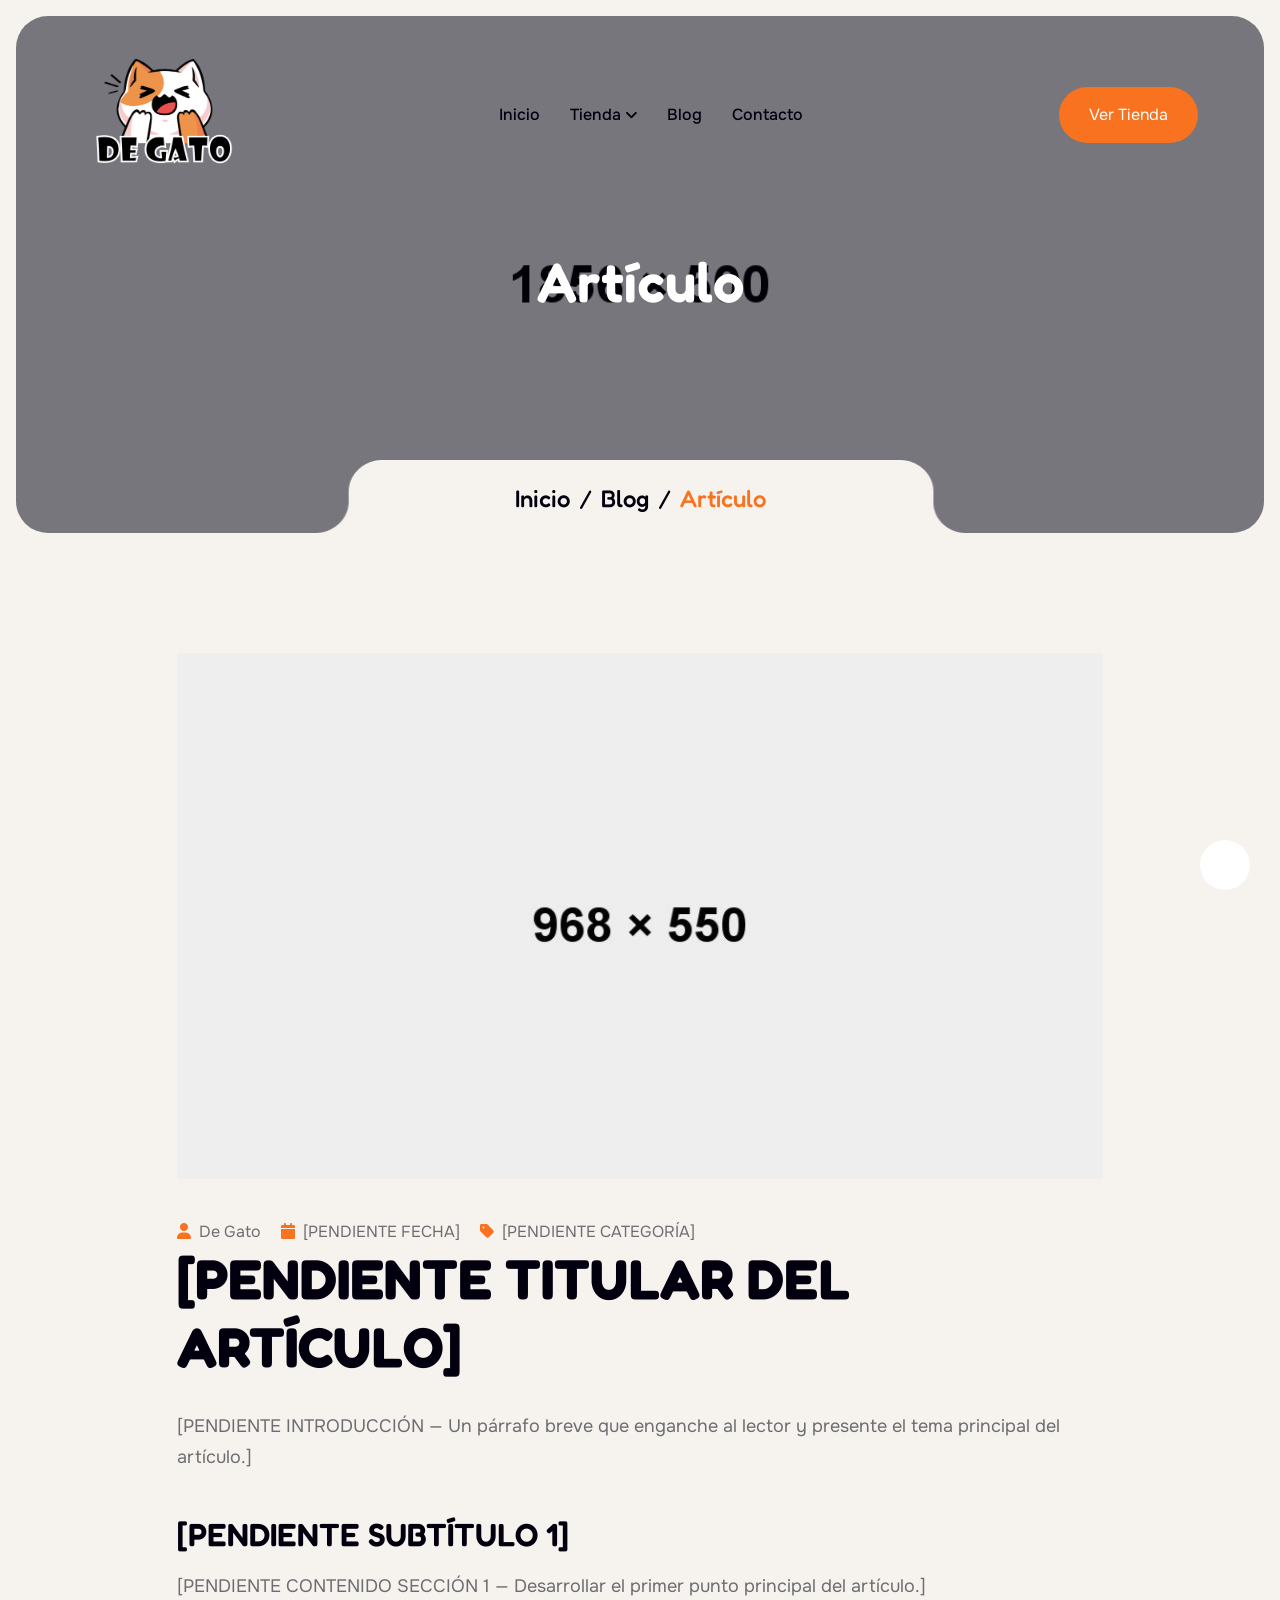
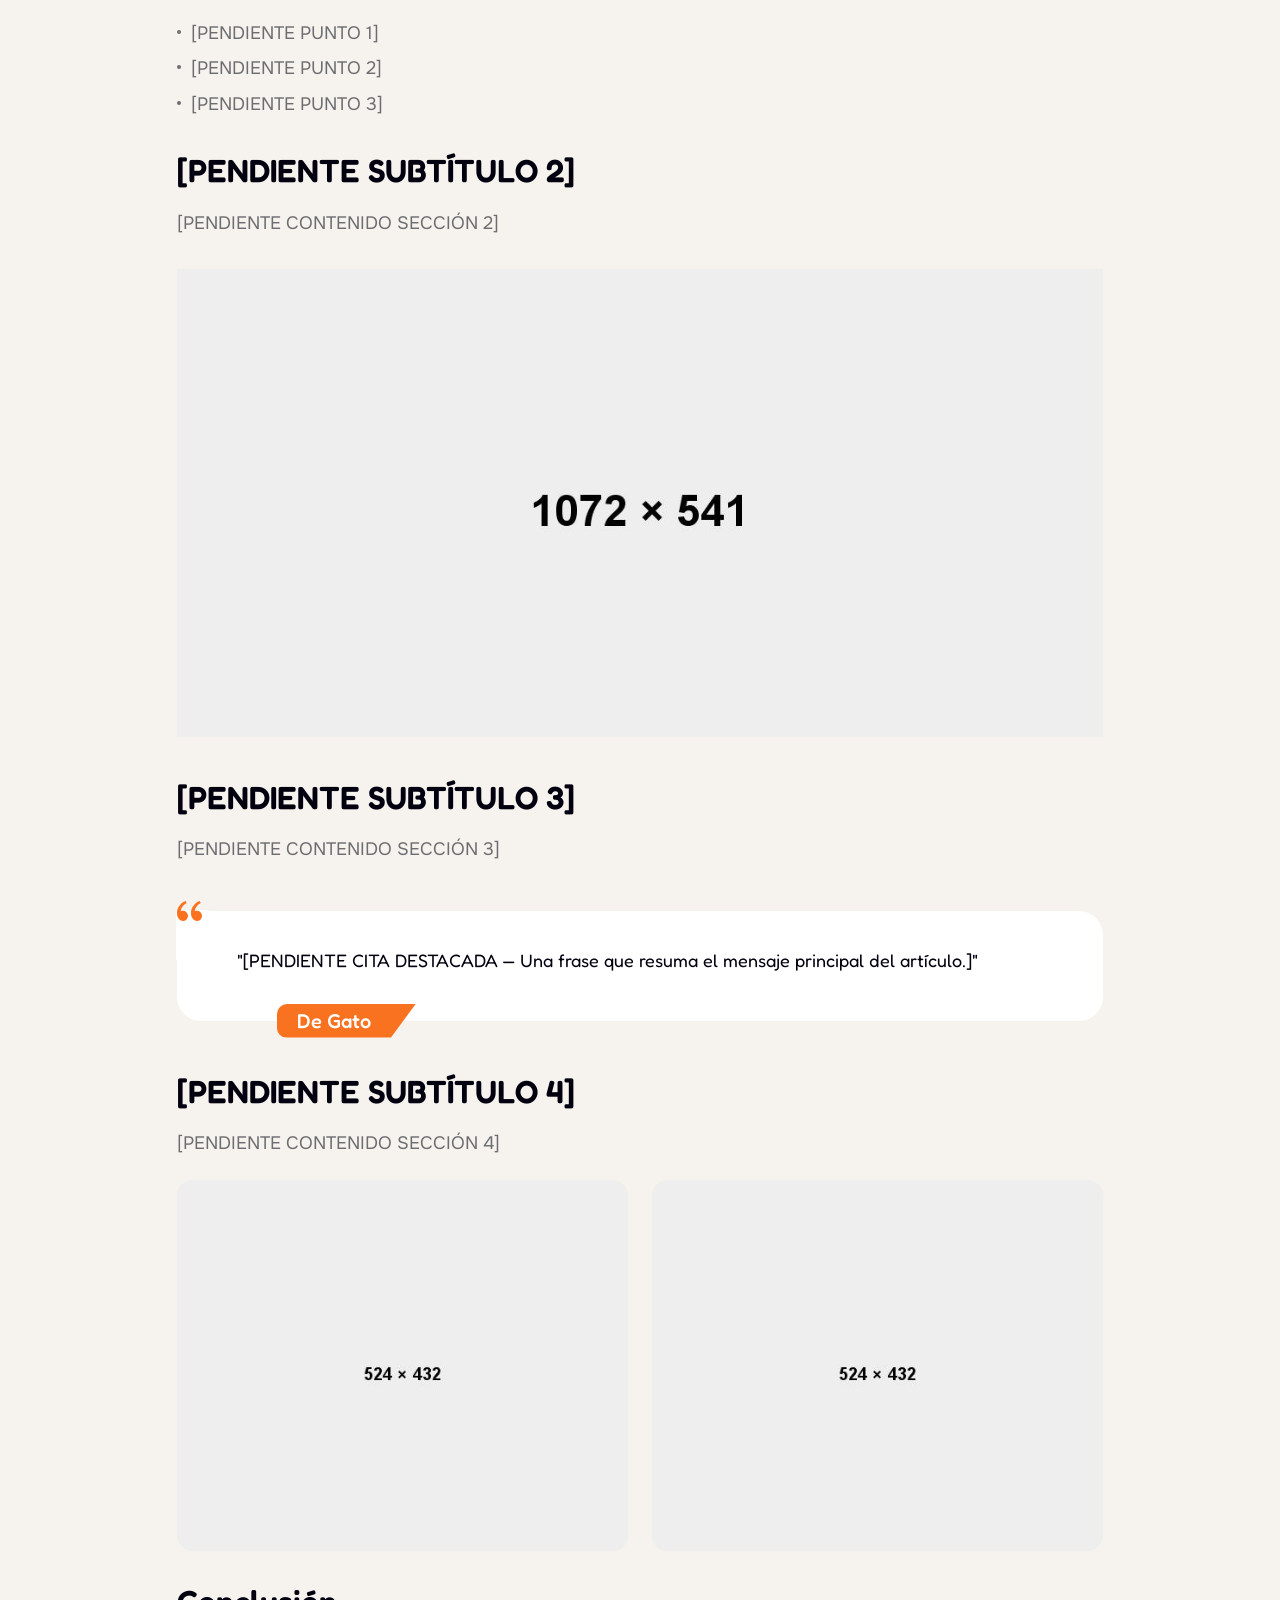
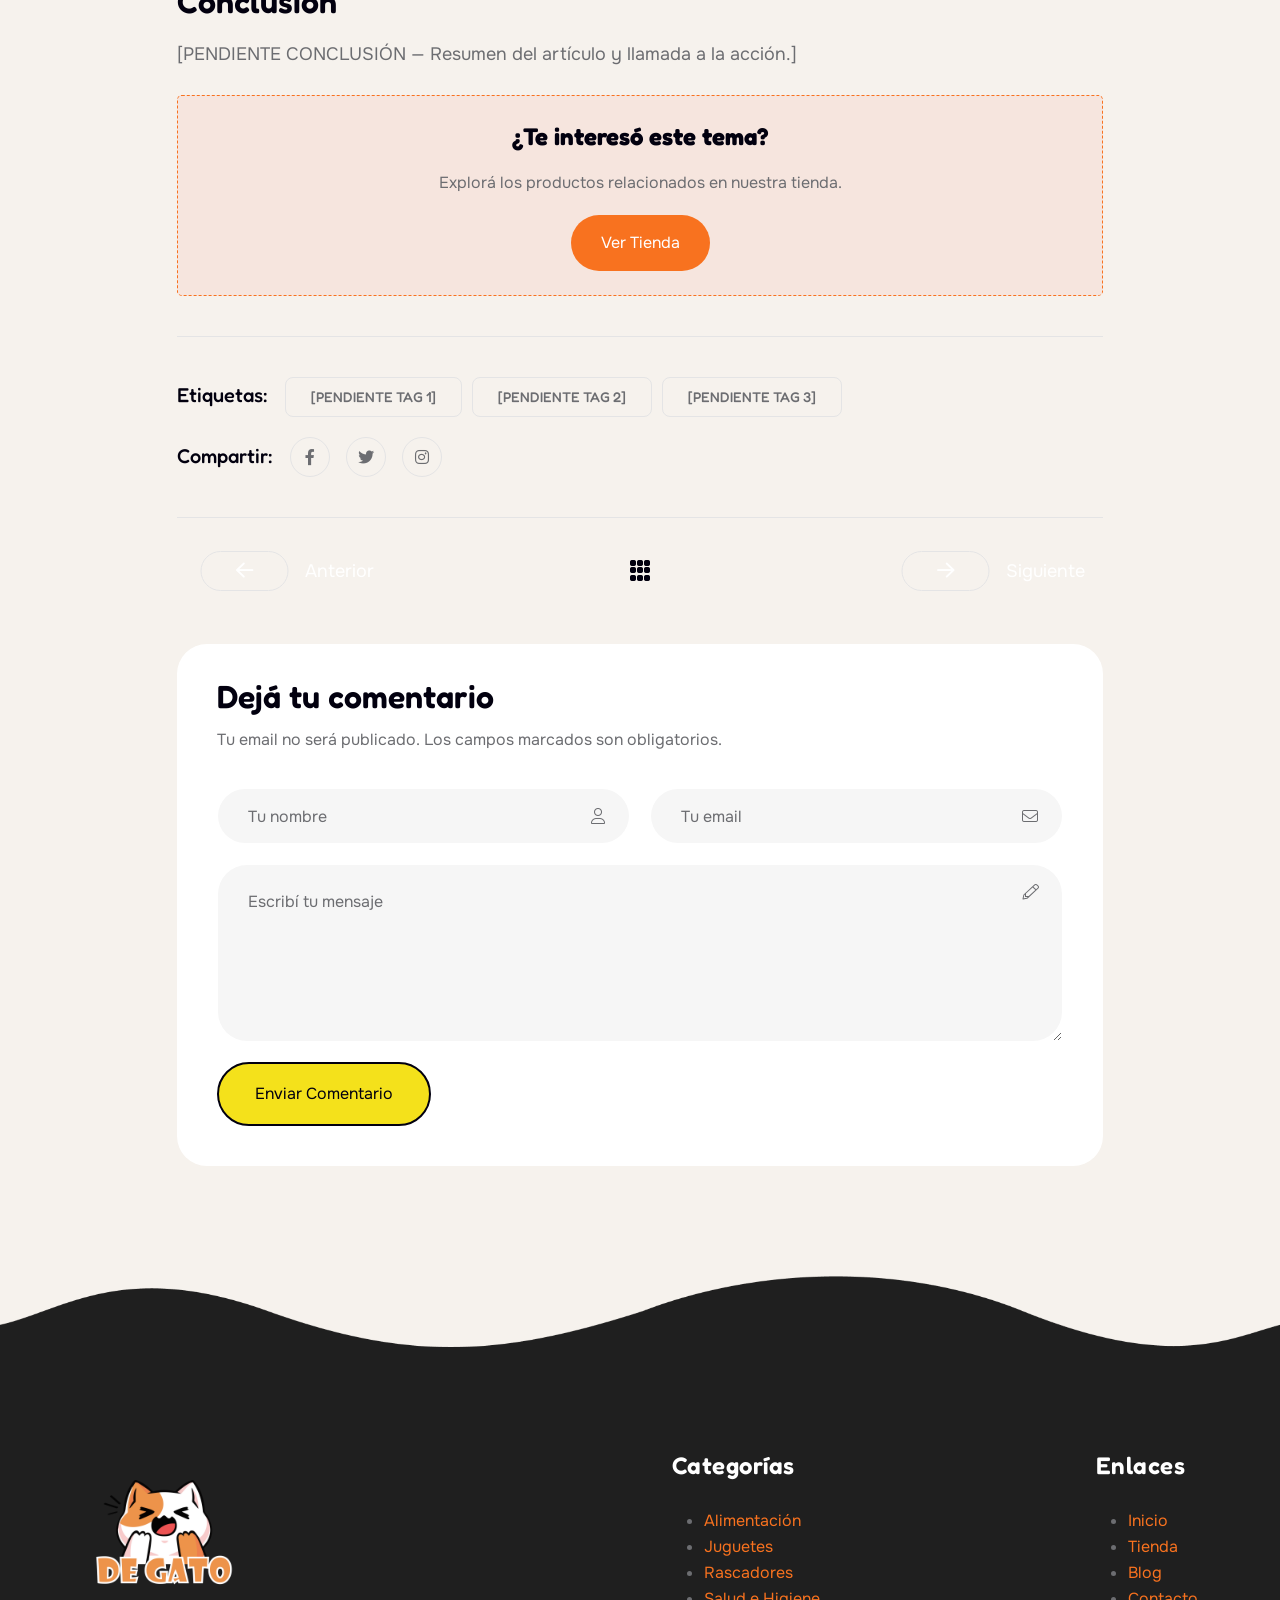
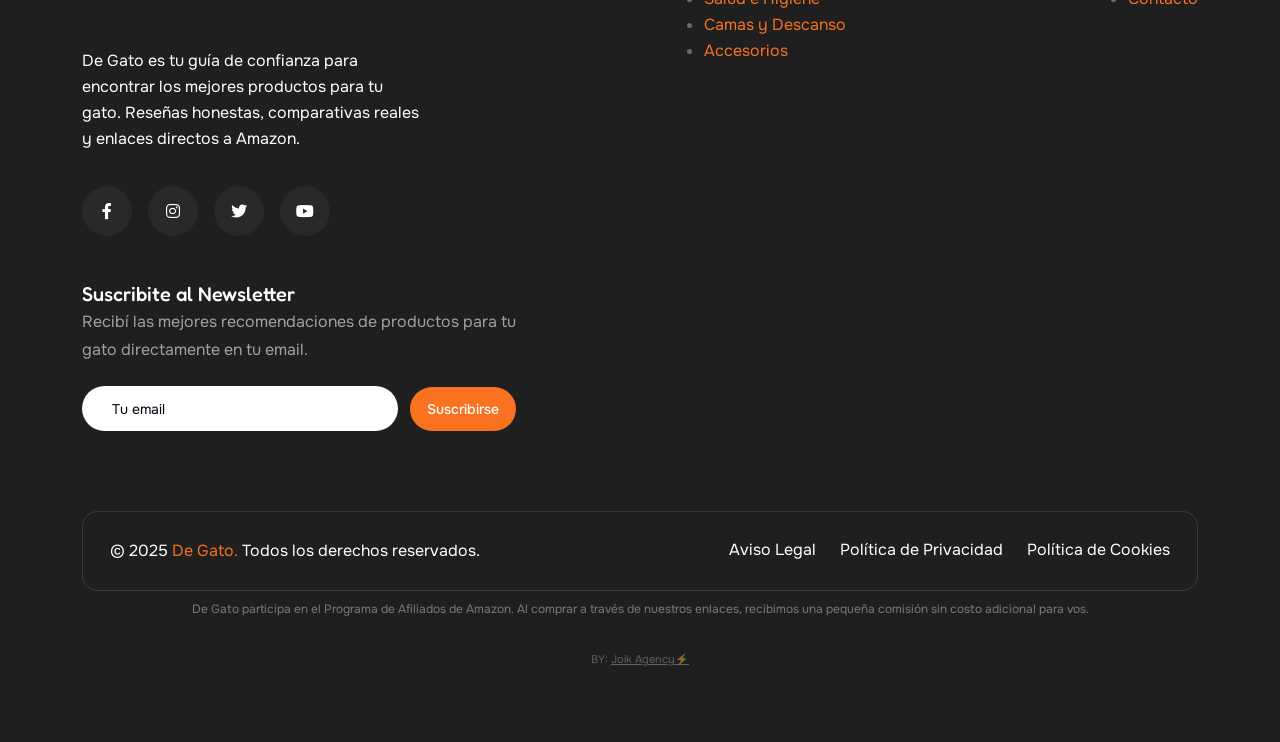
==== blog-details.html @ f293c125 "Base inicial de De Gato" ====
<!doctype html>
<html class="no-js" lang="es" dir="ltr">

<head>
    <meta charset="utf-8">
    <meta http-equiv="x-ua-compatible" content="ie=edge">
    <title>[PENDIENTE TITULAR] — De Gato | Blog</title>
    <meta name="author" content="De Gato">
    <meta name="description" content="[PENDIENTE META DESCRIPCIÓN DEL ARTÍCULO]">
    <meta name="keywords" content="gatos, productos para gatos, [PENDIENTE KEYWORDS]">
    <meta name="robots" content="INDEX,FOLLOW">

    <!-- Mobile Specific Metas -->
    <meta name="viewport" content="width=device-width, initial-scale=1, shrink-to-fit=no">

    <!-- Favicons -->
    <link rel="icon" type="image/png" href="assets/img/favicons/cropped-logos-dsegato_Mesa-de-trabajo-1-copia-3.png">
    <link rel="apple-touch-icon" href="assets/img/favicons/cropped-logos-dsegato_Mesa-de-trabajo-1-copia-3.png">
    <meta name="msapplication-TileColor" content="#ffffff">
    <meta name="msapplication-TileImage" content="assets/img/favicons/cropped-logos-dsegato_Mesa-de-trabajo-1-copia-3.png">
    <meta name="theme-color" content="#ffffff">

    <!-- Google Fonts -->
    <link rel="preconnect" href="https://fonts.googleapis.com">
    <link rel="preconnect" href="https://fonts.gstatic.com" crossorigin>
    <link href="https://fonts.googleapis.com/css2?family=Fredoka:wght@300..700&family=Onest:wght@100..900&display=swap" rel="stylesheet">

    <!-- CSS -->
    <link rel="stylesheet" href="assets/css/bootstrap.min.css">
    <link rel="stylesheet" href="assets/css/fontawesome.min.css">
    <link rel="stylesheet" href="assets/css/magnific-popup.min.css">
    <link rel="stylesheet" href="assets/css/swiper-bundle.min.css">
    <link rel="stylesheet" href="assets/css/style.css">
</head>

<body class="bg-smoke2">

    <!--==============================
     Preloader
    ==============================-->
    <div class="preloader">
        <button class="th-btn preloaderCls">Cancelar</button>
        <div class="preloader-inner">
            <div class="bounce">
                <img src="assets/img/favicons/cropped-logos-dsegato_Mesa-de-trabajo-1-copia-3.png" alt="De Gato" style="max-width: 60px;">
            </div>
            <span class="loader">
                De Gato
                <span class="loading-text">De Gato</span>
            </span>
        </div>
    </div>

    <!--==============================
    Mobile Menu
    ==============================-->
    <div class="th-menu-wrapper allow-natural-scroll">
        <div class="th-menu-area text-center">
            <button class="th-menu-toggle"><i class="fal fa-times"></i></button>
            <div class="mobile-logo">
                <a href="index.html"><img src="assets/img/favicons/logos-dsegato_Mesa-de-trabajo-1-copia.png" alt="De Gato" style="max-width: 160px;"></a>
            </div>
            <div class="th-mobile-menu">
                <ul>
                    <li><a href="index.html">Inicio</a></li>
                    <li class="menu-item-has-children">
                        <a href="shop.html">Tienda</a>
                        <ul class="sub-menu">
                            <li><a href="shop.html?cat=alimentacion">Alimentación</a></li>
                            <li><a href="shop.html?cat=juguetes">Juguetes</a></li>
                            <li><a href="shop.html?cat=camas">Camas y Descanso</a></li>
                            <li><a href="shop.html?cat=rascadores">Rascadores</a></li>
                            <li><a href="shop.html?cat=salud">Salud e Higiene</a></li>
                            <li><a href="shop.html?cat=accesorios">Accesorios</a></li>
                        </ul>
                    </li>
                    <li><a href="blog.html">Blog</a></li>
                    <li><a href="contacto.html">Contacto</a></li>
                </ul>
            </div>
        </div>
    </div>

    <!--==============================
    Header Area
    ==============================-->
    <header class="th-header header-layout1">
        <div class="sticky-wrapper">
            <div class="menu-area">
                <div class="container">
                    <div class="row align-items-center justify-content-between">
                        <div class="col-auto">
                            <div class="header-logo">
                                <a href="index.html">
                                    <img src="assets/img/favicons/logos-dsegato_Mesa-de-trabajo-1-copia.png" alt="De Gato" style="max-width: 160px;">
                                </a>
                            </div>
                        </div>
                        <div class="col-auto">
                            <nav class="main-menu d-none d-lg-inline-block">
                                <ul>
                                    <li><a href="index.html">Inicio</a></li>
                                    <li class="menu-item-has-children">
                                        <a href="shop.html">Tienda</a>
                                        <ul class="sub-menu">
                                            <li><a href="shop.html?cat=alimentacion">Alimentación</a></li>
                                            <li><a href="shop.html?cat=juguetes">Juguetes</a></li>
                                            <li><a href="shop.html?cat=camas">Camas y Descanso</a></li>
                                            <li><a href="shop.html?cat=rascadores">Rascadores</a></li>
                                            <li><a href="shop.html?cat=salud">Salud e Higiene</a></li>
                                            <li><a href="shop.html?cat=accesorios">Accesorios</a></li>
                                        </ul>
                                    </li>
                                    <li><a href="blog.html">Blog</a></li>
                                    <li><a href="contacto.html">Contacto</a></li>
                                </ul>
                            </nav>
                            <div class="header-button d-flex d-lg-none">
                                <button type="button" class="th-menu-toggle icon-btn"><i class="far fa-bars"></i></button>
                            </div>
                        </div>
                        <div class="col-auto d-xl-block d-none">
                            <div class="header-button">
                                <a href="shop.html" class="th-btn">Ver Tienda</a>
                            </div>
                        </div>
                    </div>
                </div>
            </div>
        </div>
    </header>

    <!--==============================
    Breadcrumb
    ==============================-->
    <div class="breadcumb-wrapper">
        <div class="breadcumb-bg-thumb" data-overlay="title" data-opacity="5" data-bg-src="assets/img/bg/breadcumb-bg.png"></div>
        <div class="container">
            <div class="row">
                <div class="col-xxl-12">
                    <div class="breadcumb-content">
                        <h1 class="breadcumb-title text-anim" data-cue="slideInUp" data-delay="100">Artículo</h1>
                        <ul class="breadcumb-menu">
                            <li><a href="index.html">Inicio</a></li>
                            <li><a href="blog.html">Blog</a></li>
                            <li>Artículo</li>
                        </ul>
                    </div>
                </div>
            </div>
        </div>
    </div>

    <!--==============================
    Blog Details
    ==============================-->
    <section class="space-top space-extra-bottom">
        <div class="container">
            <div class="row justify-content-center">
                <div class="col-xl-10">
                    <!-- Imagen principal -->
                    <div class="blog-details-img mb-40" data-cue="slideInUp">
                        <img src="assets/img/blog/blog-s-1-1.jpg" alt="[PENDIENTE IMAGEN REAL]">
                    </div>

                    <!-- Meta info -->
                    <div class="blog-single-header mb-30">
                        <div class="blog-meta">
                            <a href="blog.html"><i class="fas fa-user"></i>De Gato</a>
                            <a href="blog.html"><i class="fas fa-calendar"></i>[PENDIENTE FECHA]</a>
                            <a href="blog.html"><i class="fas fa-tag"></i>[PENDIENTE CATEGORÍA]</a>
                        </div>
                        <h2 class="blog-single-title">[PENDIENTE TITULAR DEL ARTÍCULO]</h2>
                    </div>

                    <!-- Contenido del artículo -->
                    <div class="blog-content-area">
                        <div class="blog-single-text">
                            <p class="fs-18">[PENDIENTE INTRODUCCIÓN — Un párrafo breve que enganche al lector y presente el tema principal del artículo.]</p>

                            <h4 class="fw-semibold mb-15 mt-40">[PENDIENTE SUBTÍTULO 1]</h4>
                            <p class="mb-15 fs-18">[PENDIENTE CONTENIDO SECCIÓN 1 — Desarrollar el primer punto principal del artículo.]</p>

                            <div class="checklist mb-30">
                                <ul>
                                    <li>[PENDIENTE PUNTO 1]</li>
                                    <li>[PENDIENTE PUNTO 2]</li>
                                    <li>[PENDIENTE PUNTO 3]</li>
                                </ul>
                            </div>

                            <h4 class="fw-semibold mb-15">[PENDIENTE SUBTÍTULO 2]</h4>
                            <p class="mb-30 fs-18">[PENDIENTE CONTENIDO SECCIÓN 2]</p>

                            <div class="blog-inner-img mb-40">
                                <img src="assets/img/blog/blog_inner_2.jpg" alt="[PENDIENTE IMAGEN REAL]">
                            </div>

                            <h4 class="fw-semibold mb-15">[PENDIENTE SUBTÍTULO 3]</h4>
                            <p class="fs-18 mb-2">[PENDIENTE CONTENIDO SECCIÓN 3]</p>

                            <blockquote class="bg-white">
                                <p>"[PENDIENTE CITA DESTACADA — Una frase que resuma el mensaje principal del artículo.]"</p>
                                <cite>De Gato</cite>
                            </blockquote>

                            <h4 class="fw-semibold mt-40 mb-15">[PENDIENTE SUBTÍTULO 4]</h4>
                            <p class="mb-20 fs-18">[PENDIENTE CONTENIDO SECCIÓN 4]</p>

                            <div class="row gy-30 gx-30 mb-30">
                                <div class="col-sm-6">
                                    <div class="blog-radius-img">
                                        <img class="w-100" src="assets/img/blog/blog_inner_3.jpg" alt="[PENDIENTE IMAGEN REAL]">
                                    </div>
                                </div>
                                <div class="col-sm-6">
                                    <div class="blog-radius-img">
                                        <img class="w-100" src="assets/img/blog/blog_inner_4.jpg" alt="[PENDIENTE IMAGEN REAL]">
                                    </div>
                                </div>
                            </div>

                            <h4 class="fw-semibold mb-15">Conclusión</h4>
                            <p class="mb-20 fs-18">[PENDIENTE CONCLUSIÓN — Resumen del artículo y llamada a la acción.]</p>

                            <!-- CTA a productos relacionados -->
                            <div class="mt-4 p-4 rounded-3 text-center" style="background: rgba(var(--theme-color-rgb, 255,79,56), 0.08); border: 1px dashed var(--theme-color);">
                                <h5>¿Te interesó este tema?</h5>
                                <p>Explorá los productos relacionados en nuestra tienda.</p>
                                <a href="shop.html" class="th-btn">Ver Tienda</a>
                            </div>
                        </div>
                    </div>

                    <!-- Tags y Compartir -->
                    <div class="share-links clearfix mt-40">
                        <div class="row justify-content-between">
                            <div class="col-md-auto">
                                <span class="share-links-title">Etiquetas:</span>
                                <div class="tagcloud">
                                    <a href="blog.html">[PENDIENTE TAG 1]</a>
                                    <a href="blog.html">[PENDIENTE TAG 2]</a>
                                    <a href="blog.html">[PENDIENTE TAG 3]</a>
                                </div>
                            </div>
                            <div class="col-md-auto text-xl-end">
                                <span class="share-links-title">Compartir:</span>
                                <div class="th-social style2 align-items-center">
                                    <a href="#"><i class="fab fa-facebook-f"></i></a>
                                    <a href="#"><i class="fab fa-twitter"></i></a>
                                    <a href="#"><i class="fab fa-instagram"></i></a>
                                </div>
                            </div>
                        </div>
                    </div>

                    <!-- Navegación entre artículos -->
                    <div class="blog-navigation">
                        <div>
                            <a href="#" class="nav-btn prev">
                                <span class="nav-text"><span class="icon-btn"><i class="far fa-arrow-left"></i></span> Anterior</span>
                            </a>
                        </div>
                        <a href="blog.html" class="blog-btn">
                            <i class="fa-solid fa-grid"></i>
                        </a>
                        <div>
                            <a href="#" class="nav-btn next">
                                <span class="nav-text">Siguiente <span class="icon-btn"><i class="far fa-arrow-right"></i></span></span>
                            </a>
                        </div>
                    </div>

                    <!-- Formulario de comentarios -->
                    <div class="th-comment-form mt-40" data-cue="slideInUp">
                        <div class="form-title">
                            <h3 class="blog-inner-title h4 mb-2">Dejá tu comentario</h3>
                            <p class="form-text">Tu email no será publicado. Los campos marcados son obligatorios.</p>
                        </div>
                        <div class="row">
                            <div class="col-md-6 form-group">
                                <input type="text" placeholder="Tu nombre" class="form-control">
                                <i class="fal fa-user"></i>
                            </div>
                            <div class="col-md-6 form-group">
                                <input type="text" placeholder="Tu email" class="form-control">
                                <i class="fal fa-envelope"></i>
                            </div>
                            <div class="col-12 form-group">
                                <textarea placeholder="Escribí tu mensaje" class="form-control"></textarea>
                                <i class="fal fa-pencil"></i>
                            </div>
                            <div class="col-12 form-group mb-0">
                                <button class="th-btn style3 btn-md">Enviar Comentario</button>
                            </div>
                        </div>
                    </div>
                </div>
            </div>
        </div>
    </section>

    <!--==============================
    Footer Area
    ==============================-->
    <footer class="footer-wrapper footer-layout1">
        <div class="footer-1-top-shape">
            <img src="assets/img/bg/footer-1-top-shape.png" alt="img">
        </div>
        <div class="shape-mockup moving d-xxl-block d-none" data-top="6%" data-left="6%">
            <img src="assets/img/shape/shape1-39.png" alt="img">
        </div>
        <div class="shape-mockup shake d-xxl-block d-none" data-top="24%" data-left="2%">
            <img src="assets/img/shape/shape1-40.png" alt="img">
        </div>
        <div class="shape-mockup heartbeat d-xxl-block d-none" data-top="53%" data-left="5%">
            <img src="assets/img/shape/shape1-41.png" alt="img">
        </div>

        <div class="container th-container2">
            <div class="footer-bottom">
                <div class="widget-area">
                    <div class="row justify-content-between">
                        <div class="col-md-6 col-xl-auto" data-cue="slideInUp">
                            <div class="widget footer-widget">
                                <div class="th-widget-about">
                                    <div class="about-logo">
                                        <a href="index.html"><img src="assets/img/favicons/logos-dsegato_Mesa-de-trabajo-1.png" alt="De Gato" style="max-width: 160px;"></a>
                                    </div>
                                    <p class="about-text">De Gato es tu guía de confianza para encontrar los mejores productos para tu gato. Reseñas honestas, comparativas reales y enlaces directos a Amazon.</p>
                                    <div class="th-social style7">
                                        <a href="#"><i class="fab fa-facebook-f"></i></a>
                                        <a href="#"><i class="fab fa-instagram"></i></a>
                                        <a href="#"><i class="fab fa-twitter"></i></a>
                                        <a href="#"><i class="fab fa-youtube"></i></a>
                                    </div>
                                </div>
                            </div>
                        </div>
                        <div class="col-sm-6 col-xl-auto" data-cue="slideInUp">
                            <div class="widget footer-widget">
                                <h4 class="widget_title">Categorías</h4>
                                <div class="menu-all-pages-container">
                                    <ul class="menu">
                                        <li><a href="shop.html?cat=alimentacion">Alimentación</a></li>
                                        <li><a href="shop.html?cat=juguetes">Juguetes</a></li>
                                        <li><a href="shop.html?cat=rascadores">Rascadores</a></li>
                                        <li><a href="shop.html?cat=salud">Salud e Higiene</a></li>
                                        <li><a href="shop.html?cat=camas">Camas y Descanso</a></li>
                                        <li><a href="shop.html?cat=accesorios">Accesorios</a></li>
                                    </ul>
                                </div>
                            </div>
                        </div>
                        <div class="col-sm-6 col-xl-auto" data-cue="slideInUp">
                            <div class="widget footer-widget">
                                <h4 class="widget_title">Enlaces</h4>
                                <div class="menu-all-pages-container">
                                    <ul class="menu">
                                        <li><a href="index.html">Inicio</a></li>
                                        <li><a href="shop.html">Tienda</a></li>
                                        <li><a href="blog.html">Blog</a></li>
                                        <li><a href="contacto.html">Contacto</a></li>
                                    </ul>
                                </div>
                            </div>
                        </div>
                        <div class="col-md-6 col-xl-auto" data-cue="slideInUp">
                            <div class="widget th-newsletter-widget footer-widget">
                                <h4 class="box-title">Suscribite al Newsletter</h4>
                                <p class="about-text mb-3">Recibí las mejores recomendaciones de productos para tu gato directamente en tu email.</p>
                                <form class="newsletter-form">
                                    <div class="form-group">
                                        <input class="form-control" type="email" placeholder="Tu email" required>
                                    </div>
                                    <button type="submit" class="th-btn">Suscribirse</button>
                                </form>
                            </div>
                        </div>
                    </div>
                </div>
            </div>
        </div>
        <div class="container">
            <div class="copyright-wrap">
                <div class="row gy-2">
                    <div class="col-lg-6" data-cue="slideInUp">
                        <p class="copyright-text">© 2025 <a href="index.html">De Gato.</a> Todos los derechos reservados.</p>
                    </div>
                    <div class="col-lg-6 text-center text-lg-end" data-cue="slideInUp">
                        <div class="footer-links">
                            <ul>
                                <li><a href="#">Aviso Legal</a></li>
                                <li><a href="#">Política de Privacidad</a></li>
                                <li><a href="#">Política de Cookies</a></li>
                            </ul>
                        </div>
                    </div>
                </div>
            </div>
        </div>
        <p class="footer-affiliate-notice text-center py-2" style="font-size: 12px; opacity: 0.7;">De Gato participa en el Programa de Afiliados de Amazon. Al comprar a través de nuestros enlaces, recibimos una pequeña comisión sin costo adicional para vos.</p>
        <p class="text-center py-1" style="font-size: 11px; opacity: 0.5;">BY: <a href="https://www.joik.agency/" target="_blank" rel="noopener" style="color: inherit; text-decoration: underline;">Joik Agency⚡</a></p>
    </footer>

    <!-- Scroll To Top -->
    <div class="scroll-top">
        <svg class="progress-circle svg-content" width="100%" height="100%" viewBox="-1 -1 102 102">
            <path d="M50,1 a49,49 0 0,1 0,98 a49,49 0 0,1 0,-98" style="transition: stroke-dashoffset 10ms linear 0s; stroke-dasharray: 307.919, 307.919; stroke-dashoffset: 307.919;"></path>
        </svg>
    </div>

    <!-- JS -->
    <script src="assets/js/vendor/jquery-3.7.1.min.js"></script>
    <script src="assets/js/swiper-bundle.min.js"></script>
    <script src="assets/js/bootstrap.min.js"></script>
    <script src="assets/js/jquery.magnific-popup.min.js"></script>
    <script src="assets/js/jquery.counterup.min.js"></script>
    <script src="assets/js/jquery-ui.min.js"></script>
    <script src="assets/js/imagesloaded.pkgd.min.js"></script>
    <script src="assets/js/isotope.pkgd.min.js"></script>
    <script src="assets/js/scrollCue.min.js"></script>
    <script src="assets/js/gsap.min.js"></script>
    <script src="assets/js/ScrollTrigger.min.js"></script>
    <script src="assets/js/SplitText.min.js"></script>
    <script src="assets/js/lenis.min.js"></script>
    <script src="assets/js/main.js"></script>
</body>

</html>
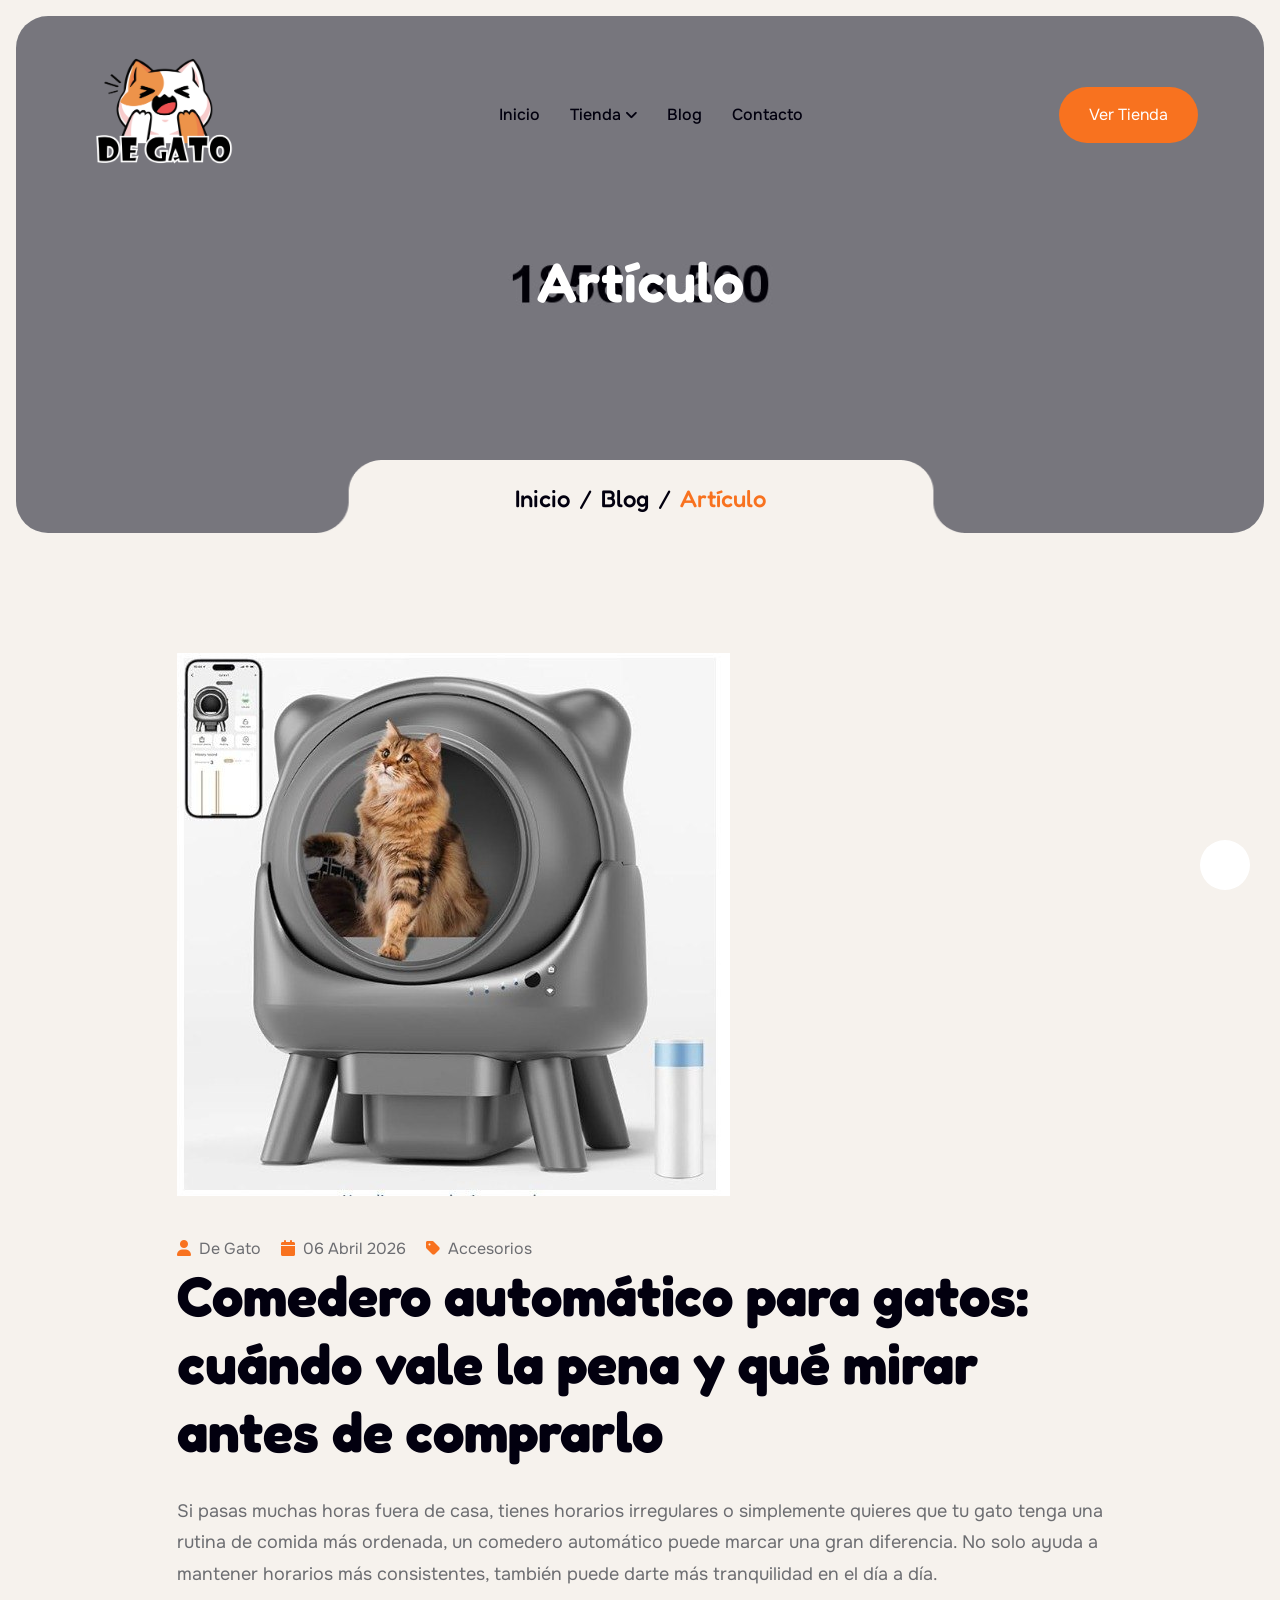
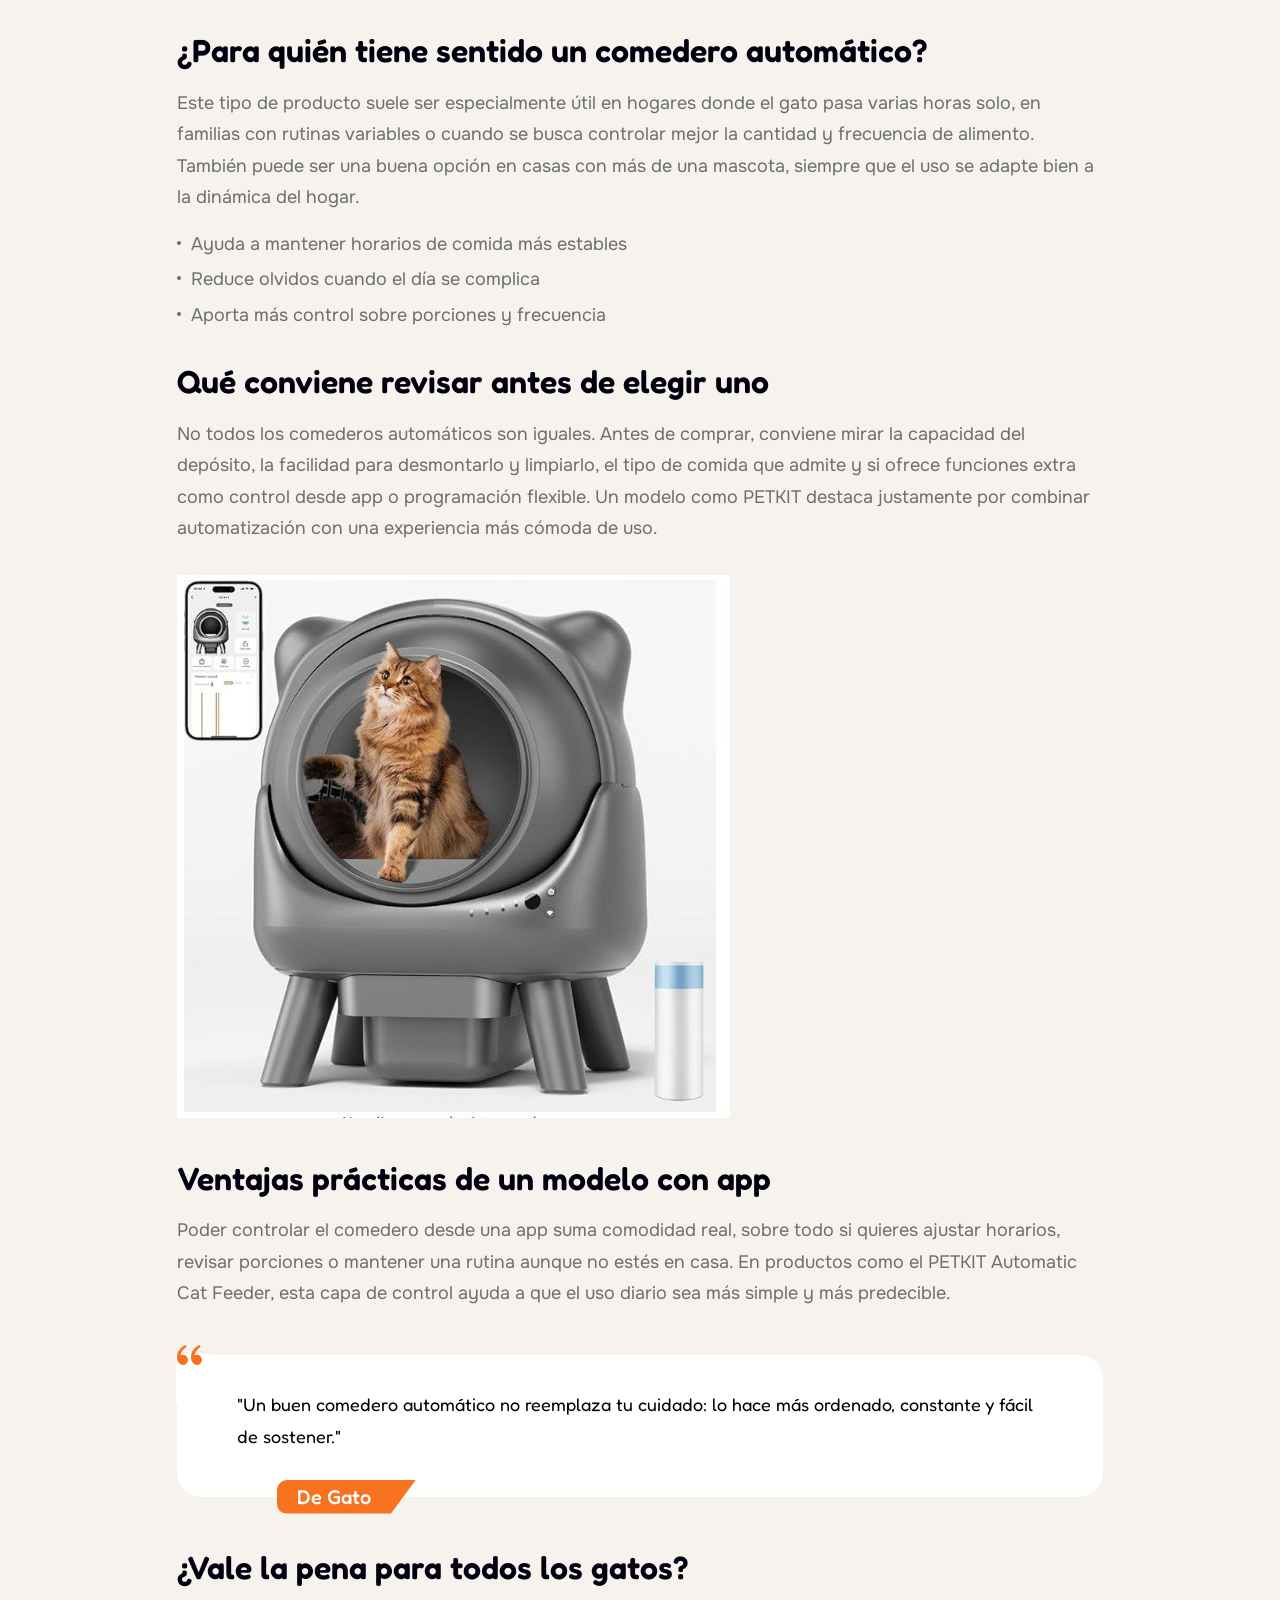
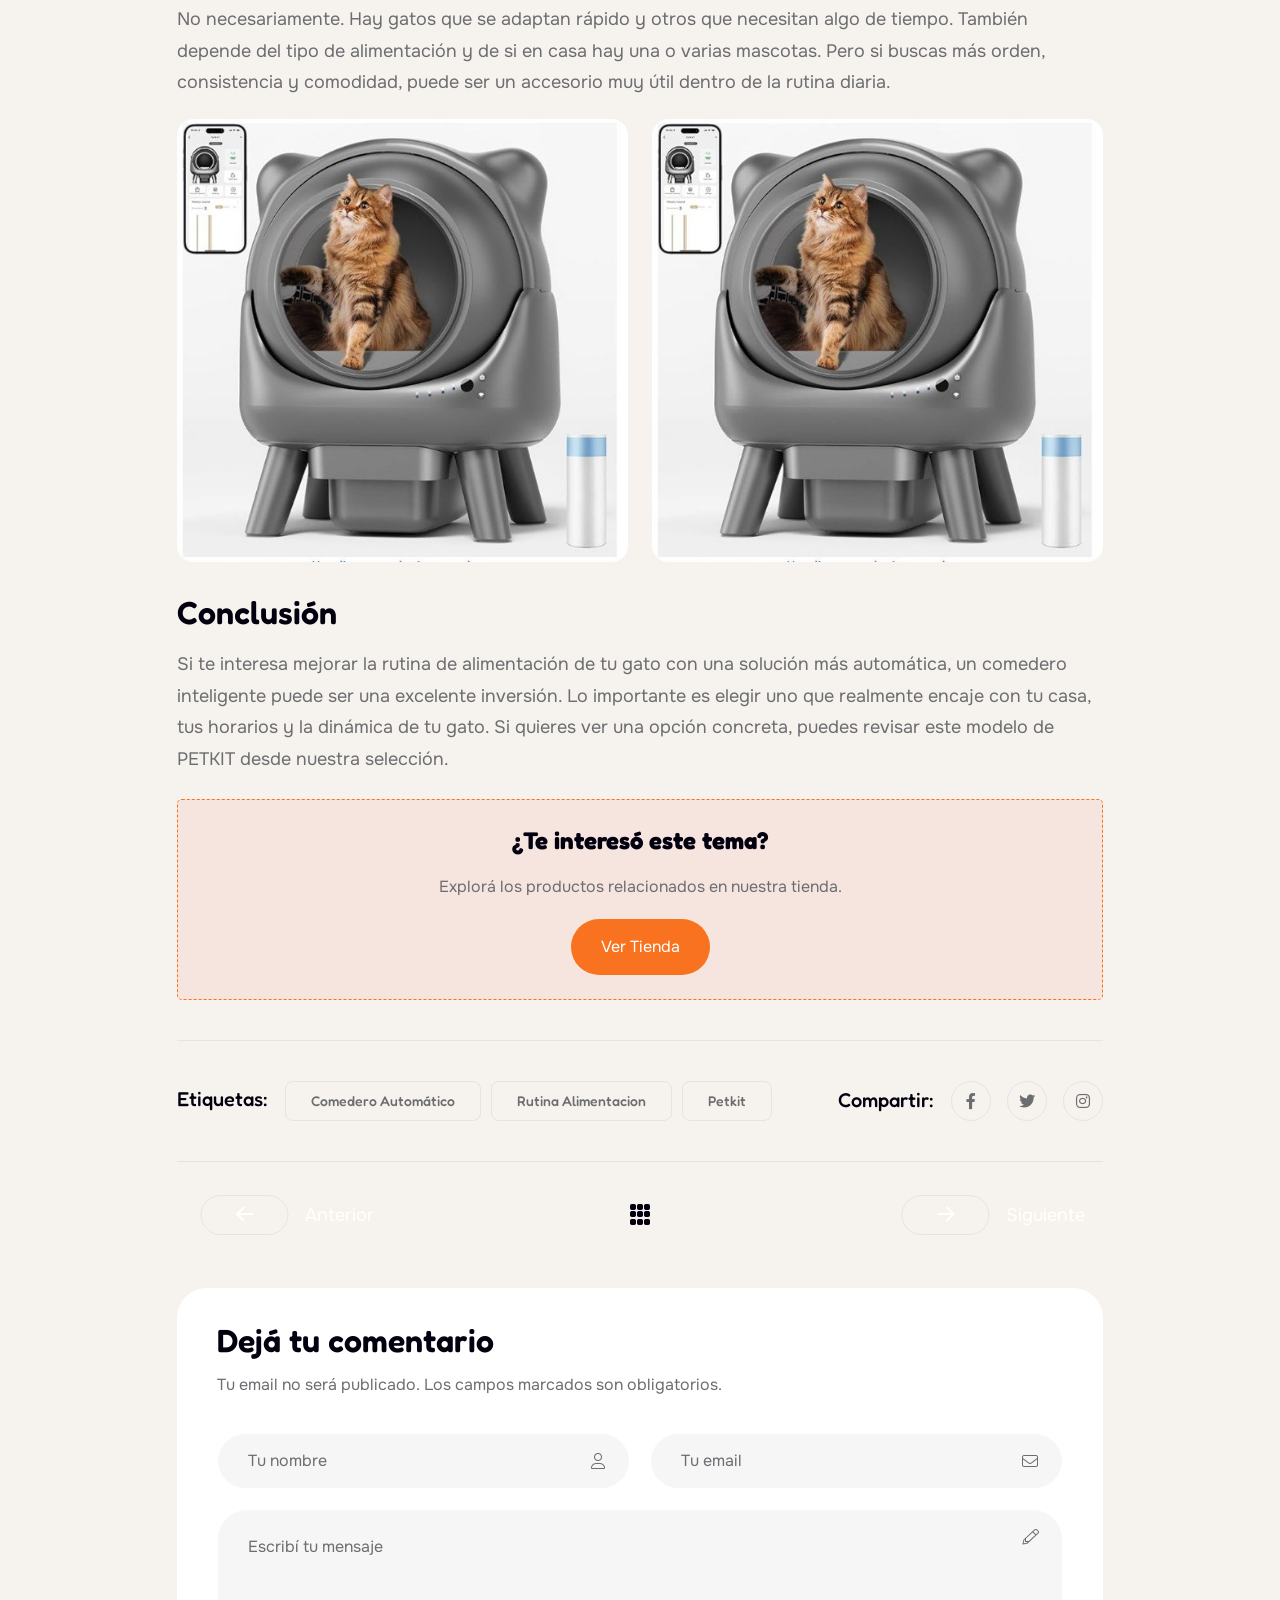
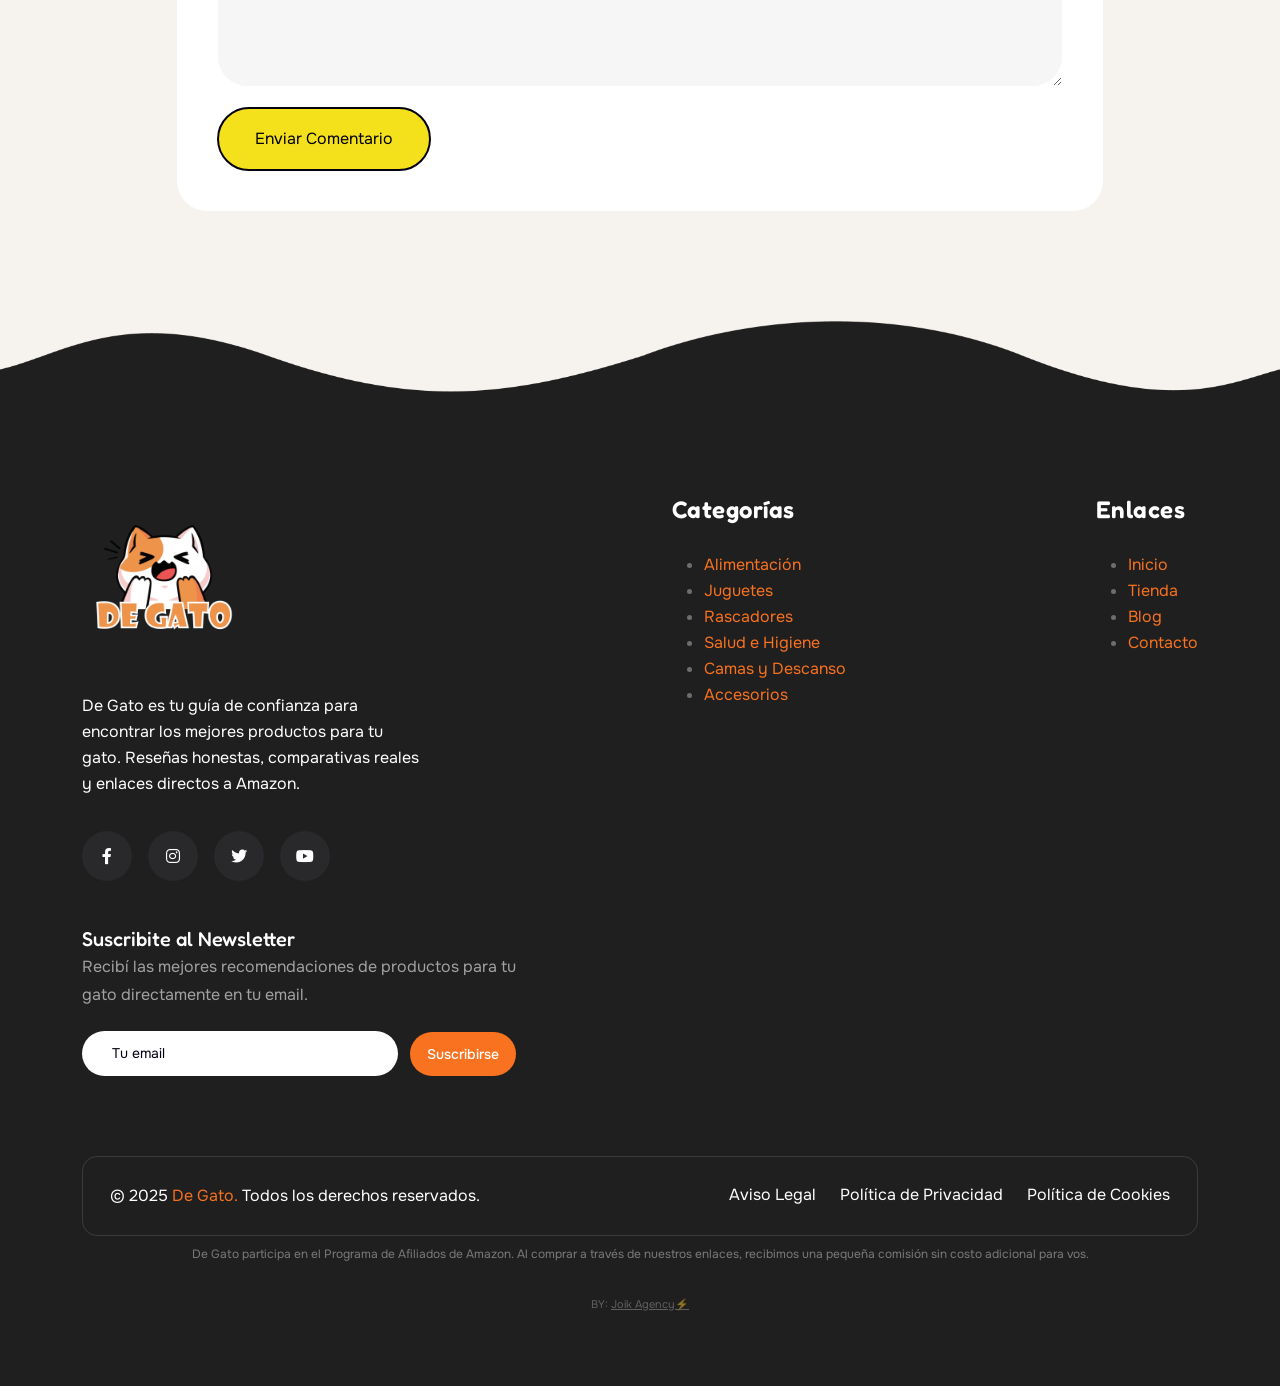
==== commit a22d068e: "feat: add PETKIT feeder blog content test" ====
--- a/blog-details.html
+++ b/blog-details.html
@@ -4,10 +4,10 @@
 <head>
     <meta charset="utf-8">
     <meta http-equiv="x-ua-compatible" content="ie=edge">
-    <title>[PENDIENTE TITULAR] — De Gato | Blog</title>
+    <title>Comedero automático para gatos: cuándo vale la pena y qué mirar antes de comprarlo — De Gato | Blog</title>
     <meta name="author" content="De Gato">
-    <meta name="description" content="[PENDIENTE META DESCRIPCIÓN DEL ARTÍCULO]">
-    <meta name="keywords" content="gatos, productos para gatos, [PENDIENTE KEYWORDS]">
+    <meta name="description" content="Guía práctica para entender si un comedero automático para gatos realmente te conviene, qué ventajas ofrece y qué revisar antes de elegir uno.">
+    <meta name="keywords" content="gatos, productos para gatos, comedero automatico para gatos, dispensador automatico, petkit">
     <meta name="robots" content="INDEX,FOLLOW">
 
     <!-- Mobile Specific Metas -->
@@ -160,68 +160,68 @@
                 <div class="col-xl-10">
                     <!-- Imagen principal -->
                     <div class="blog-details-img mb-40" data-cue="slideInUp">
-                        <img src="assets/img/blog/blog-s-1-1.jpg" alt="[PENDIENTE IMAGEN REAL]">
+                        <img src="assets/img/blog/blog-petkit-feeder.jpg" alt="Comedero automático PETKIT para gatos">
                     </div>
 
                     <!-- Meta info -->
                     <div class="blog-single-header mb-30">
                         <div class="blog-meta">
                             <a href="blog.html"><i class="fas fa-user"></i>De Gato</a>
-                            <a href="blog.html"><i class="fas fa-calendar"></i>[PENDIENTE FECHA]</a>
-                            <a href="blog.html"><i class="fas fa-tag"></i>[PENDIENTE CATEGORÍA]</a>
-                        </div>
-                        <h2 class="blog-single-title">[PENDIENTE TITULAR DEL ARTÍCULO]</h2>
+                            <a href="blog.html"><i class="fas fa-calendar"></i>06 Abril 2026</a>
+                            <a href="blog.html"><i class="fas fa-tag"></i>Accesorios</a>
+                        </div>
+                        <h2 class="blog-single-title">Comedero automático para gatos: cuándo vale la pena y qué mirar antes de comprarlo</h2>
                     </div>
 
                     <!-- Contenido del artículo -->
                     <div class="blog-content-area">
                         <div class="blog-single-text">
-                            <p class="fs-18">[PENDIENTE INTRODUCCIÓN — Un párrafo breve que enganche al lector y presente el tema principal del artículo.]</p>
-
-                            <h4 class="fw-semibold mb-15 mt-40">[PENDIENTE SUBTÍTULO 1]</h4>
-                            <p class="mb-15 fs-18">[PENDIENTE CONTENIDO SECCIÓN 1 — Desarrollar el primer punto principal del artículo.]</p>
+                            <p class="fs-18">Si pasas muchas horas fuera de casa, tienes horarios irregulares o simplemente quieres que tu gato tenga una rutina de comida más ordenada, un comedero automático puede marcar una gran diferencia. No solo ayuda a mantener horarios más consistentes, también puede darte más tranquilidad en el día a día.</p>
+
+                            <h4 class="fw-semibold mb-15 mt-40">¿Para quién tiene sentido un comedero automático?</h4>
+                            <p class="mb-15 fs-18">Este tipo de producto suele ser especialmente útil en hogares donde el gato pasa varias horas solo, en familias con rutinas variables o cuando se busca controlar mejor la cantidad y frecuencia de alimento. También puede ser una buena opción en casas con más de una mascota, siempre que el uso se adapte bien a la dinámica del hogar.</p>
 
                             <div class="checklist mb-30">
                                 <ul>
-                                    <li>[PENDIENTE PUNTO 1]</li>
-                                    <li>[PENDIENTE PUNTO 2]</li>
-                                    <li>[PENDIENTE PUNTO 3]</li>
+                                    <li>Ayuda a mantener horarios de comida más estables</li>
+                                    <li>Reduce olvidos cuando el día se complica</li>
+                                    <li>Aporta más control sobre porciones y frecuencia</li>
                                 </ul>
                             </div>
 
-                            <h4 class="fw-semibold mb-15">[PENDIENTE SUBTÍTULO 2]</h4>
-                            <p class="mb-30 fs-18">[PENDIENTE CONTENIDO SECCIÓN 2]</p>
+                            <h4 class="fw-semibold mb-15">Qué conviene revisar antes de elegir uno</h4>
+                            <p class="mb-30 fs-18">No todos los comederos automáticos son iguales. Antes de comprar, conviene mirar la capacidad del depósito, la facilidad para desmontarlo y limpiarlo, el tipo de comida que admite y si ofrece funciones extra como control desde app o programación flexible. Un modelo como PETKIT destaca justamente por combinar automatización con una experiencia más cómoda de uso.</p>
 
                             <div class="blog-inner-img mb-40">
-                                <img src="assets/img/blog/blog_inner_2.jpg" alt="[PENDIENTE IMAGEN REAL]">
-                            </div>
-
-                            <h4 class="fw-semibold mb-15">[PENDIENTE SUBTÍTULO 3]</h4>
-                            <p class="fs-18 mb-2">[PENDIENTE CONTENIDO SECCIÓN 3]</p>
+                                <img src="assets/img/blog/blog-petkit-feeder.jpg" alt="Comedero automático PETKIT para gatos">
+                            </div>
+
+                            <h4 class="fw-semibold mb-15">Ventajas prácticas de un modelo con app</h4>
+                            <p class="fs-18 mb-2">Poder controlar el comedero desde una app suma comodidad real, sobre todo si quieres ajustar horarios, revisar porciones o mantener una rutina aunque no estés en casa. En productos como el PETKIT Automatic Cat Feeder, esta capa de control ayuda a que el uso diario sea más simple y más predecible.</p>
 
                             <blockquote class="bg-white">
-                                <p>"[PENDIENTE CITA DESTACADA — Una frase que resuma el mensaje principal del artículo.]"</p>
+                                <p>"Un buen comedero automático no reemplaza tu cuidado: lo hace más ordenado, constante y fácil de sostener."</p>
                                 <cite>De Gato</cite>
                             </blockquote>
 
-                            <h4 class="fw-semibold mt-40 mb-15">[PENDIENTE SUBTÍTULO 4]</h4>
-                            <p class="mb-20 fs-18">[PENDIENTE CONTENIDO SECCIÓN 4]</p>
+                            <h4 class="fw-semibold mt-40 mb-15">¿Vale la pena para todos los gatos?</h4>
+                            <p class="mb-20 fs-18">No necesariamente. Hay gatos que se adaptan rápido y otros que necesitan algo de tiempo. También depende del tipo de alimentación y de si en casa hay una o varias mascotas. Pero si buscas más orden, consistencia y comodidad, puede ser un accesorio muy útil dentro de la rutina diaria.</p>
 
                             <div class="row gy-30 gx-30 mb-30">
                                 <div class="col-sm-6">
                                     <div class="blog-radius-img">
-                                        <img class="w-100" src="assets/img/blog/blog_inner_3.jpg" alt="[PENDIENTE IMAGEN REAL]">
+                                        <img class="w-100" src="assets/img/blog/blog-petkit-feeder.jpg" alt="Comedero automático PETKIT para gatos">
                                     </div>
                                 </div>
                                 <div class="col-sm-6">
                                     <div class="blog-radius-img">
-                                        <img class="w-100" src="assets/img/blog/blog_inner_4.jpg" alt="[PENDIENTE IMAGEN REAL]">
+                                        <img class="w-100" src="assets/img/blog/blog-petkit-feeder.jpg" alt="Comedero automático PETKIT para gatos">
                                     </div>
                                 </div>
                             </div>
 
                             <h4 class="fw-semibold mb-15">Conclusión</h4>
-                            <p class="mb-20 fs-18">[PENDIENTE CONCLUSIÓN — Resumen del artículo y llamada a la acción.]</p>
+                            <p class="mb-20 fs-18">Si te interesa mejorar la rutina de alimentación de tu gato con una solución más automática, un comedero inteligente puede ser una excelente inversión. Lo importante es elegir uno que realmente encaje con tu casa, tus horarios y la dinámica de tu gato. Si quieres ver una opción concreta, puedes revisar este modelo de PETKIT desde nuestra selección.</p>
 
                             <!-- CTA a productos relacionados -->
                             <div class="mt-4 p-4 rounded-3 text-center" style="background: rgba(var(--theme-color-rgb, 255,79,56), 0.08); border: 1px dashed var(--theme-color);">
@@ -238,9 +238,9 @@
                             <div class="col-md-auto">
                                 <span class="share-links-title">Etiquetas:</span>
                                 <div class="tagcloud">
-                                    <a href="blog.html">[PENDIENTE TAG 1]</a>
-                                    <a href="blog.html">[PENDIENTE TAG 2]</a>
-                                    <a href="blog.html">[PENDIENTE TAG 3]</a>
+                                    <a href="blog.html">comedero automático</a>
+                                    <a href="blog.html">rutina alimentacion</a>
+                                    <a href="blog.html">petkit</a>
                                 </div>
                             </div>
                             <div class="col-md-auto text-xl-end">
